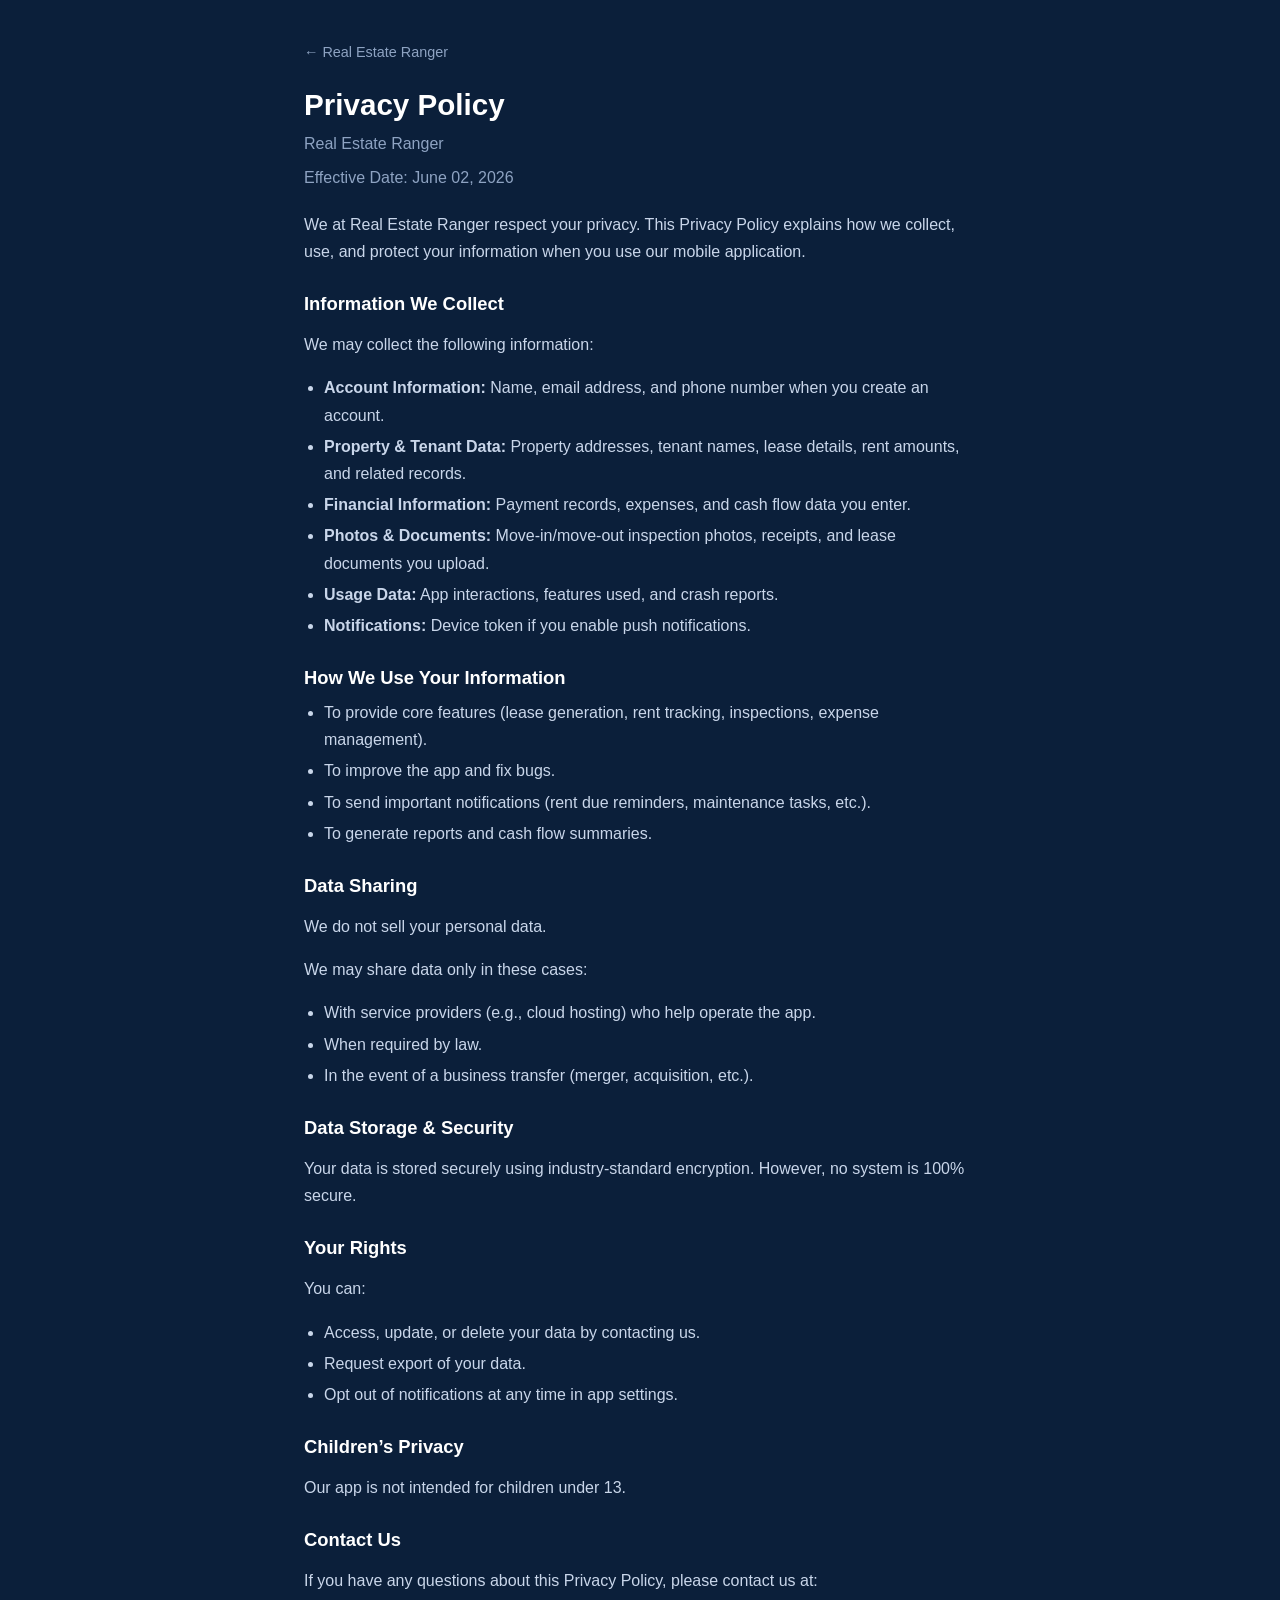
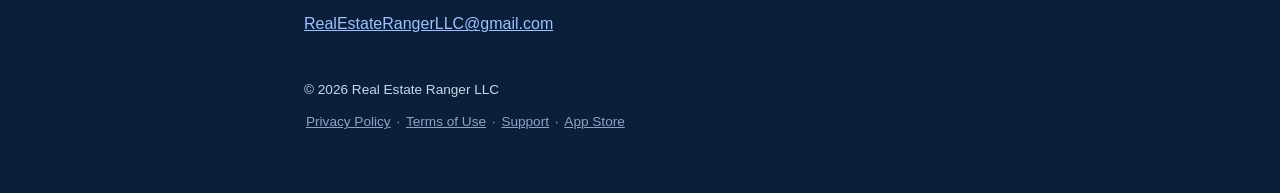
==== privacy.html @ a408cccf "Add privacy, terms, and support pages for app transparency. Host the privacy policy and support page" ====
<!doctype html>
<html lang="en">
<head>
  <meta charset="utf-8">
  <meta name="viewport" content="width=device-width,initial-scale=1">
  <title>Privacy Policy – Real Estate Ranger</title>
  <meta name="description" content="Privacy Policy for the Real Estate Ranger iPhone app.">
  <link rel="stylesheet" href="styles.css">
</head>
<body class="legal">
  <main>
    <p class="back"><a href="index.html">← Real Estate Ranger</a></p>
    <h1>Privacy Policy</h1>
    <p class="meta">Real Estate Ranger</p>
    <p class="meta">Effective Date: June 02, 2026</p>

    <p class="lead">We at Real Estate Ranger respect your privacy. This Privacy Policy explains how we collect, use, and protect your information when you use our mobile application.</p>

    <h2>Information We Collect</h2>
    <p>We may collect the following information:</p>
    <ul>
      <li><strong>Account Information:</strong> Name, email address, and phone number when you create an account.</li>
      <li><strong>Property &amp; Tenant Data:</strong> Property addresses, tenant names, lease details, rent amounts, and related records.</li>
      <li><strong>Financial Information:</strong> Payment records, expenses, and cash flow data you enter.</li>
      <li><strong>Photos &amp; Documents:</strong> Move-in/move-out inspection photos, receipts, and lease documents you upload.</li>
      <li><strong>Usage Data:</strong> App interactions, features used, and crash reports.</li>
      <li><strong>Notifications:</strong> Device token if you enable push notifications.</li>
    </ul>

    <h2>How We Use Your Information</h2>
    <ul>
      <li>To provide core features (lease generation, rent tracking, inspections, expense management).</li>
      <li>To improve the app and fix bugs.</li>
      <li>To send important notifications (rent due reminders, maintenance tasks, etc.).</li>
      <li>To generate reports and cash flow summaries.</li>
    </ul>

    <h2>Data Sharing</h2>
    <p>We do not sell your personal data.</p>
    <p>We may share data only in these cases:</p>
    <ul>
      <li>With service providers (e.g., cloud hosting) who help operate the app.</li>
      <li>When required by law.</li>
      <li>In the event of a business transfer (merger, acquisition, etc.).</li>
    </ul>

    <h2>Data Storage &amp; Security</h2>
    <p>Your data is stored securely using industry-standard encryption. However, no system is 100% secure.</p>

    <h2>Your Rights</h2>
    <p>You can:</p>
    <ul>
      <li>Access, update, or delete your data by contacting us.</li>
      <li>Request export of your data.</li>
      <li>Opt out of notifications at any time in app settings.</li>
    </ul>

    <h2>Children’s Privacy</h2>
    <p>Our app is not intended for children under 13.</p>

    <h2>Contact Us</h2>
    <p>If you have any questions about this Privacy Policy, please contact us at:</p>
    <p><a href="mailto:RealEstateRangerLLC@gmail.com">RealEstateRangerLLC@gmail.com</a></p>

    <footer>
      <p>© 2026 Real Estate Ranger LLC</p>
      <nav>
        <a href="privacy.html">Privacy Policy</a> ·
        <a href="terms.html">Terms of Use</a> ·
        <a href="support.html">Support</a> ·
        <a href="https://apps.apple.com/us/app/real-estate-ranger/id6776046744">App Store</a>
      </nav>
    </footer>
  </main>
</body>
</html>
---- styles.css ----
* { box-sizing: border-box; }
body {
  margin: 0;
  font-family: -apple-system, BlinkMacSystemFont, "Segoe UI", sans-serif;
  background: #0b1f3a;
  color: #fff;
}
main {
  max-width: 640px;
  margin: 0 auto;
  padding: 56px 24px;
}
img.icon {
  width: 120px;
  height: 120px;
  border-radius: 26px;
}
h1 { font-size: 2.2rem; margin: 20px 0 8px; }
h2 { font-size: 1.15rem; margin: 32px 0 8px; }
p { color: #c9d6ea; line-height: 1.6; }
a { color: #9ec1ff; }
.btn {
  display: inline-block;
  margin: 24px 0;
  padding: 14px 28px;
  background: #fff;
  color: #0b1f3a;
  border-radius: 12px;
  font-weight: 700;
  text-decoration: none;
}
.features {
  list-style: none;
  padding: 0;
  text-align: left;
  display: inline-block;
  color: #e6edf7;
  line-height: 2;
}
footer {
  font-size: .85rem;
  color: #8ea3c2;
  margin-top: 40px;
}
footer a { color: #8ea3c2; }
footer nav { margin-top: 8px; }
footer nav a { margin: 0 2px; }

/* Homepage stays centered */
body.home { text-align: center; }

/* Long-form pages: left-aligned and readable */
body.legal main {
  max-width: 720px;
  text-align: left;
  padding: 40px 24px 64px;
}
body.legal h1 {
  font-size: 1.85rem;
  margin: 12px 0 8px;
}
body.legal h2 {
  font-size: 1.15rem;
  margin: 28px 0 10px;
  color: #fff;
}
body.legal p,
body.legal li {
  color: #c9d6ea;
  line-height: 1.7;
}
body.legal ul {
  padding-left: 1.25rem;
  margin: 8px 0 16px;
  color: #c9d6ea;
}
body.legal li { margin: 4px 0; }
body.legal .meta {
  color: #8ea3c2;
  margin: 0 0 6px;
}
body.legal .back {
  margin: 0 0 24px;
  font-size: .9rem;
}
body.legal .back a {
  color: #8ea3c2;
  text-decoration: none;
}
body.legal .back a:hover { text-decoration: underline; }
body.legal .lead { margin-top: 20px; }
body.legal footer { text-align: left; }
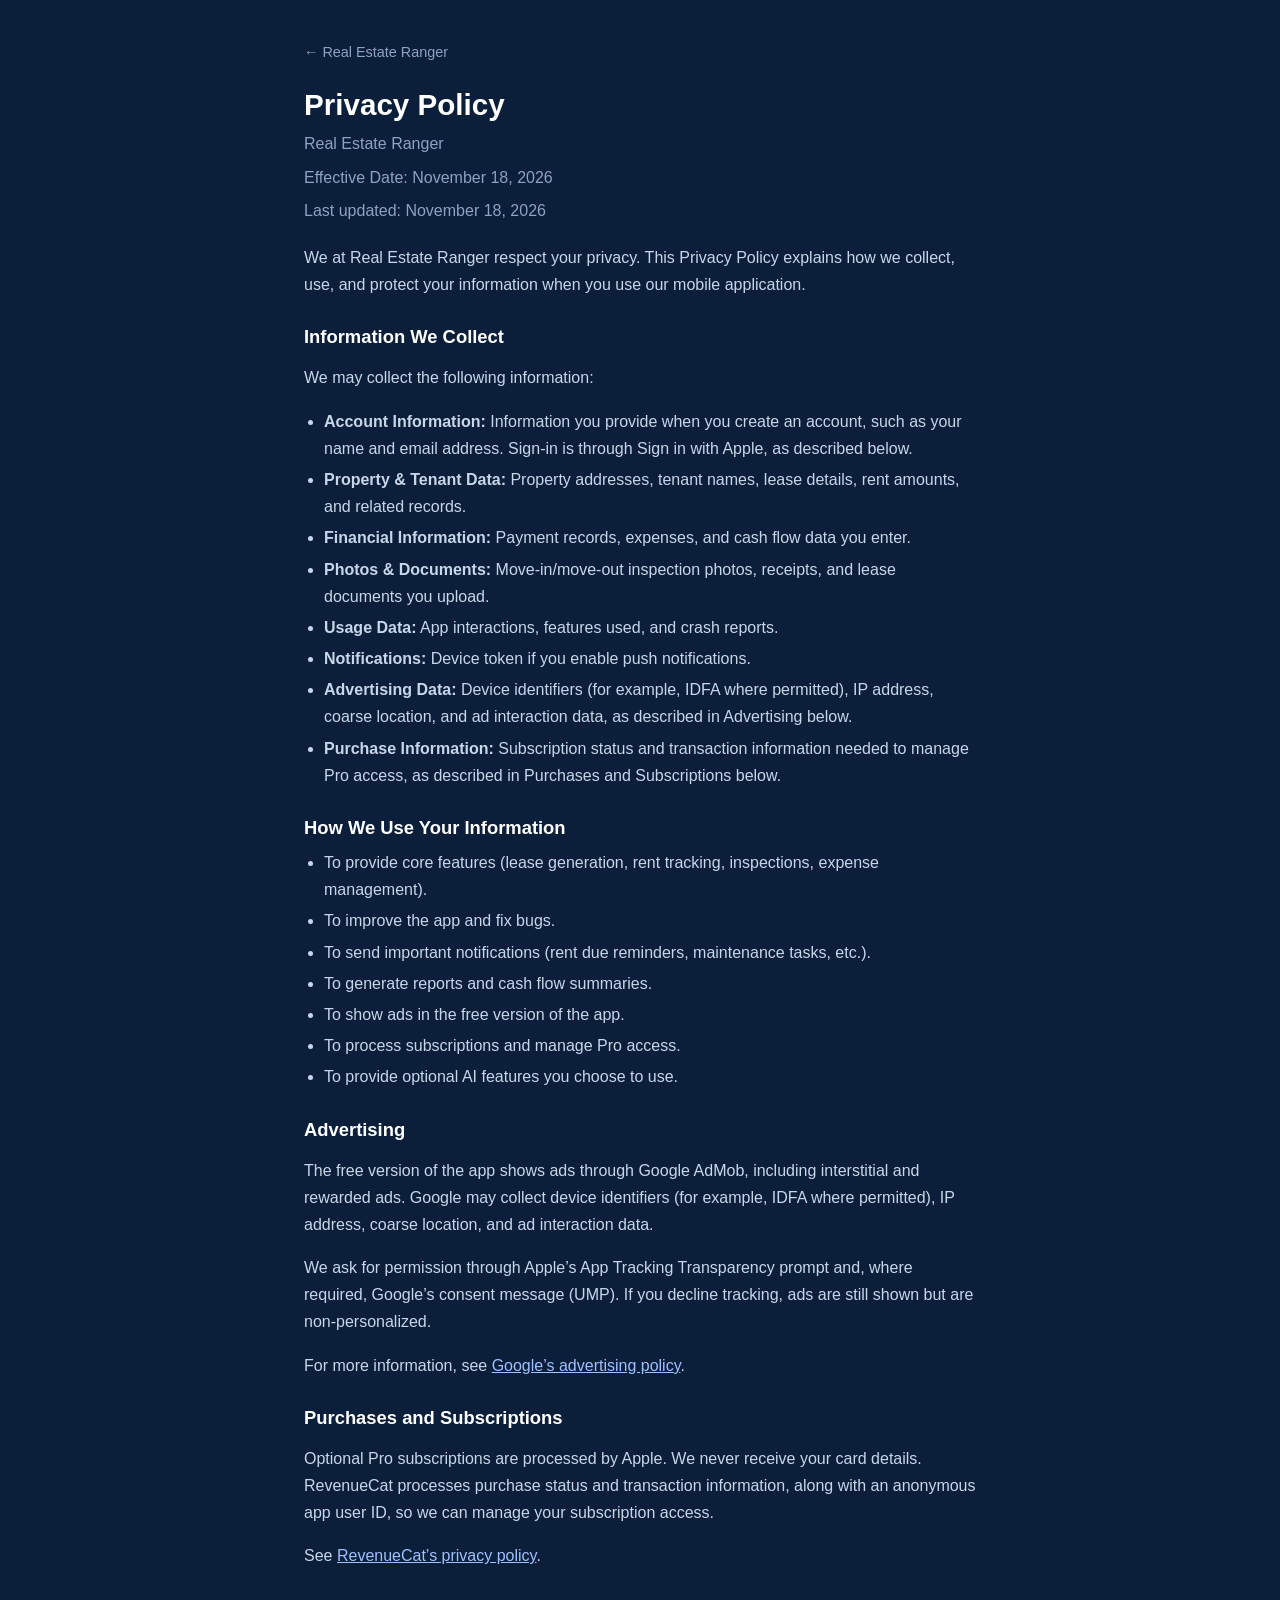
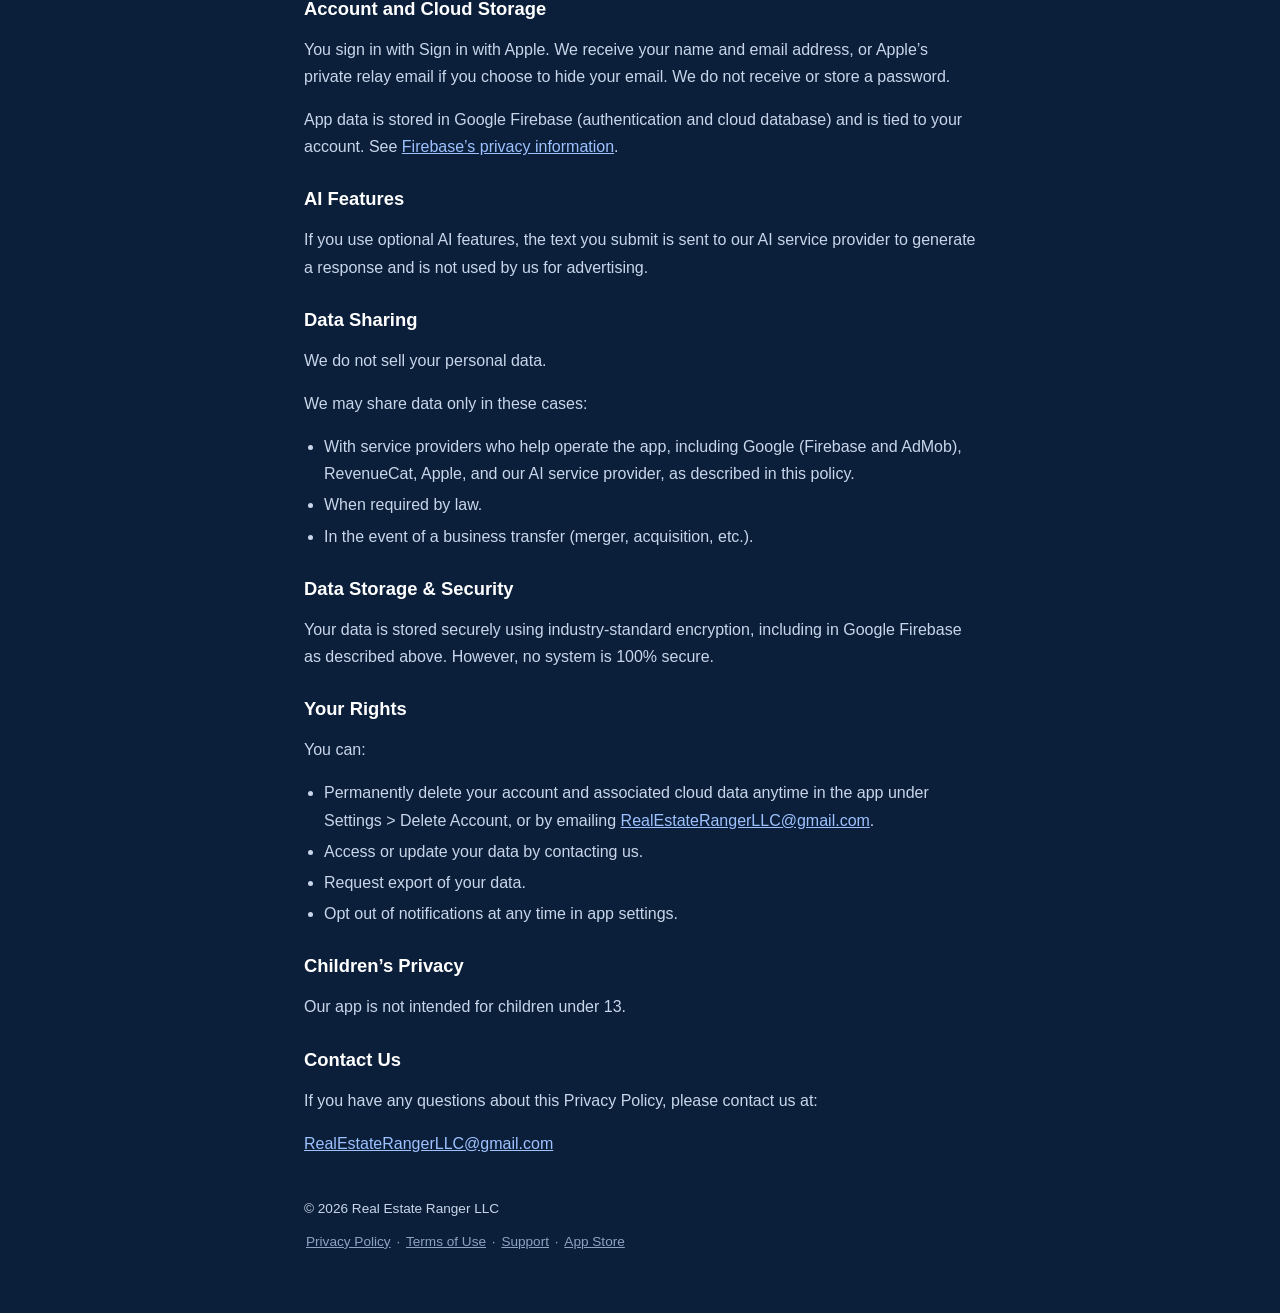
==== commit 92a67d71: "Update privacy policy for ads, subscriptions, and account data. Document AdMob advertising and track" ====
--- a/privacy.html
+++ b/privacy.html
@@ -12,19 +12,22 @@
     <p class="back"><a href="index.html">← Real Estate Ranger</a></p>
     <h1>Privacy Policy</h1>
     <p class="meta">Real Estate Ranger</p>
-    <p class="meta">Effective Date: June 02, 2026</p>
+    <p class="meta">Effective Date: November 18, 2026</p>
+    <p class="meta">Last updated: November 18, 2026</p>
 
     <p class="lead">We at Real Estate Ranger respect your privacy. This Privacy Policy explains how we collect, use, and protect your information when you use our mobile application.</p>
 
     <h2>Information We Collect</h2>
     <p>We may collect the following information:</p>
     <ul>
-      <li><strong>Account Information:</strong> Name, email address, and phone number when you create an account.</li>
+      <li><strong>Account Information:</strong> Information you provide when you create an account, such as your name and email address. Sign-in is through Sign in with Apple, as described below.</li>
       <li><strong>Property &amp; Tenant Data:</strong> Property addresses, tenant names, lease details, rent amounts, and related records.</li>
       <li><strong>Financial Information:</strong> Payment records, expenses, and cash flow data you enter.</li>
       <li><strong>Photos &amp; Documents:</strong> Move-in/move-out inspection photos, receipts, and lease documents you upload.</li>
       <li><strong>Usage Data:</strong> App interactions, features used, and crash reports.</li>
       <li><strong>Notifications:</strong> Device token if you enable push notifications.</li>
+      <li><strong>Advertising Data:</strong> Device identifiers (for example, IDFA where permitted), IP address, coarse location, and ad interaction data, as described in Advertising below.</li>
+      <li><strong>Purchase Information:</strong> Subscription status and transaction information needed to manage Pro access, as described in Purchases and Subscriptions below.</li>
     </ul>
 
     <h2>How We Use Your Information</h2>
@@ -33,24 +36,44 @@
       <li>To improve the app and fix bugs.</li>
       <li>To send important notifications (rent due reminders, maintenance tasks, etc.).</li>
       <li>To generate reports and cash flow summaries.</li>
+      <li>To show ads in the free version of the app.</li>
+      <li>To process subscriptions and manage Pro access.</li>
+      <li>To provide optional AI features you choose to use.</li>
     </ul>
+
+    <h2>Advertising</h2>
+    <p>The free version of the app shows ads through Google AdMob, including interstitial and rewarded ads. Google may collect device identifiers (for example, IDFA where permitted), IP address, coarse location, and ad interaction data.</p>
+    <p>We ask for permission through Apple’s App Tracking Transparency prompt and, where required, Google’s consent message (UMP). If you decline tracking, ads are still shown but are non-personalized.</p>
+    <p>For more information, see <a href="https://policies.google.com/technologies/ads">Google’s advertising policy</a>.</p>
+
+    <h2>Purchases and Subscriptions</h2>
+    <p>Optional Pro subscriptions are processed by Apple. We never receive your card details. RevenueCat processes purchase status and transaction information, along with an anonymous app user ID, so we can manage your subscription access.</p>
+    <p>See <a href="https://www.revenuecat.com/privacy">RevenueCat’s privacy policy</a>.</p>
+
+    <h2>Account and Cloud Storage</h2>
+    <p>You sign in with Sign in with Apple. We receive your name and email address, or Apple’s private relay email if you choose to hide your email. We do not receive or store a password.</p>
+    <p>App data is stored in Google Firebase (authentication and cloud database) and is tied to your account. See <a href="https://firebase.google.com/support/privacy">Firebase’s privacy information</a>.</p>
+
+    <h2>AI Features</h2>
+    <p>If you use optional AI features, the text you submit is sent to our AI service provider to generate a response and is not used by us for advertising.</p>
 
     <h2>Data Sharing</h2>
     <p>We do not sell your personal data.</p>
     <p>We may share data only in these cases:</p>
     <ul>
-      <li>With service providers (e.g., cloud hosting) who help operate the app.</li>
+      <li>With service providers who help operate the app, including Google (Firebase and AdMob), RevenueCat, Apple, and our AI service provider, as described in this policy.</li>
       <li>When required by law.</li>
       <li>In the event of a business transfer (merger, acquisition, etc.).</li>
     </ul>
 
     <h2>Data Storage &amp; Security</h2>
-    <p>Your data is stored securely using industry-standard encryption. However, no system is 100% secure.</p>
+    <p>Your data is stored securely using industry-standard encryption, including in Google Firebase as described above. However, no system is 100% secure.</p>
 
     <h2>Your Rights</h2>
     <p>You can:</p>
     <ul>
-      <li>Access, update, or delete your data by contacting us.</li>
+      <li>Permanently delete your account and associated cloud data anytime in the app under Settings &gt; Delete Account, or by emailing <a href="mailto:RealEstateRangerLLC@gmail.com">RealEstateRangerLLC@gmail.com</a>.</li>
+      <li>Access or update your data by contacting us.</li>
       <li>Request export of your data.</li>
       <li>Opt out of notifications at any time in app settings.</li>
     </ul>
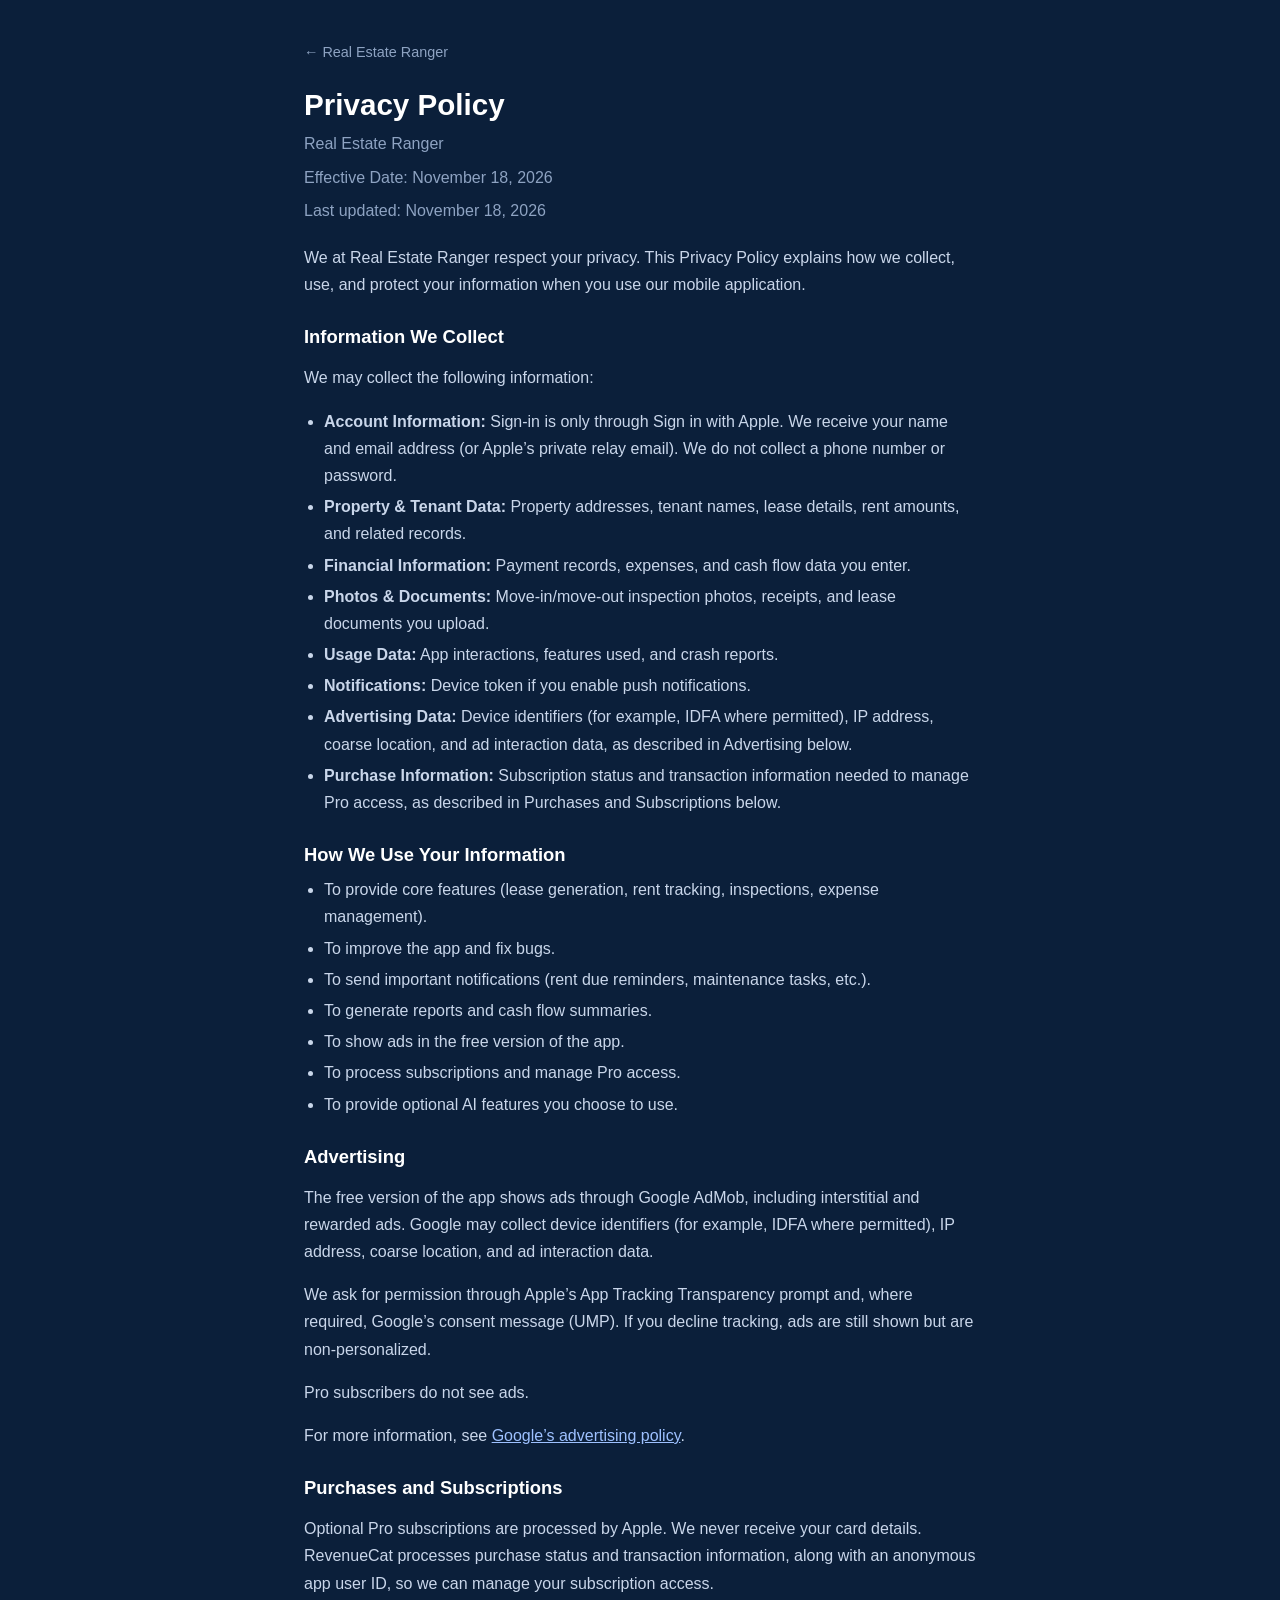
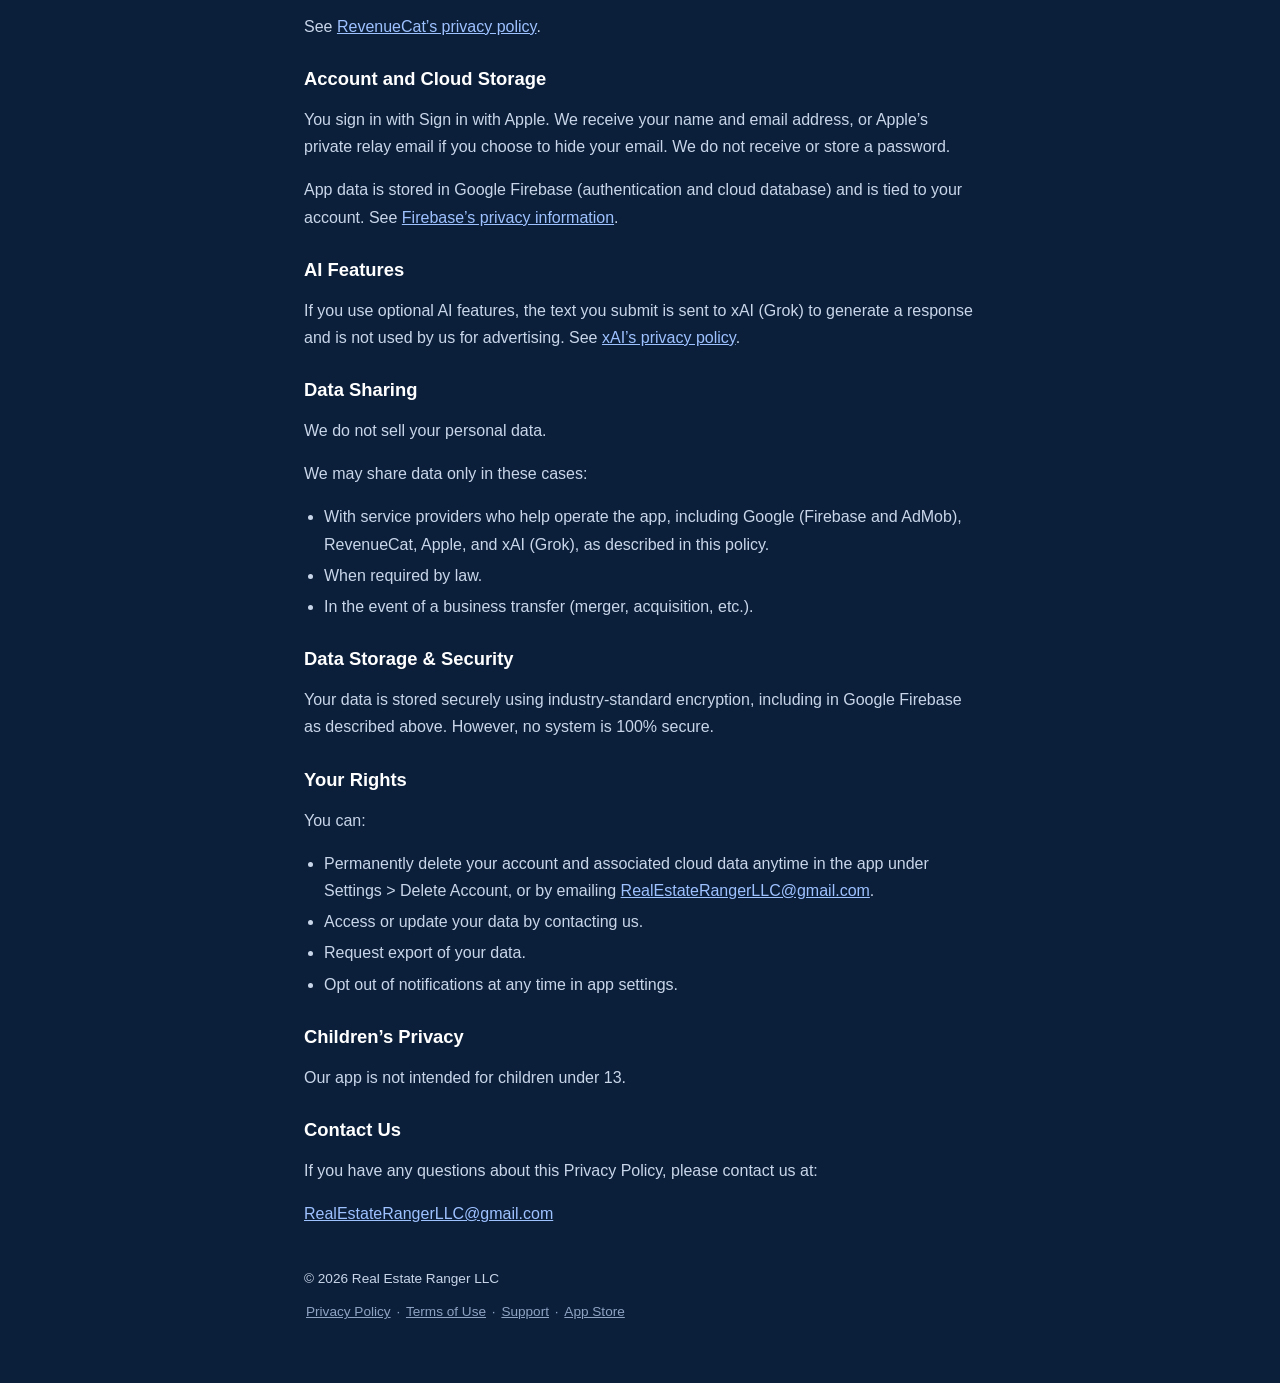
==== commit f2f1f9b4: "Privacy: name xAI, Pro removes ads, Apple-only sign-in" ====
--- a/privacy.html
+++ b/privacy.html
@@ -20,7 +20,7 @@
     <h2>Information We Collect</h2>
     <p>We may collect the following information:</p>
     <ul>
-      <li><strong>Account Information:</strong> Information you provide when you create an account, such as your name and email address. Sign-in is through Sign in with Apple, as described below.</li>
+      <li><strong>Account Information:</strong> Sign-in is only through Sign in with Apple. We receive your name and email address (or Apple’s private relay email). We do not collect a phone number or password.</li>
       <li><strong>Property &amp; Tenant Data:</strong> Property addresses, tenant names, lease details, rent amounts, and related records.</li>
       <li><strong>Financial Information:</strong> Payment records, expenses, and cash flow data you enter.</li>
       <li><strong>Photos &amp; Documents:</strong> Move-in/move-out inspection photos, receipts, and lease documents you upload.</li>
@@ -44,6 +44,7 @@
     <h2>Advertising</h2>
     <p>The free version of the app shows ads through Google AdMob, including interstitial and rewarded ads. Google may collect device identifiers (for example, IDFA where permitted), IP address, coarse location, and ad interaction data.</p>
     <p>We ask for permission through Apple’s App Tracking Transparency prompt and, where required, Google’s consent message (UMP). If you decline tracking, ads are still shown but are non-personalized.</p>
+    <p>Pro subscribers do not see ads.</p>
     <p>For more information, see <a href="https://policies.google.com/technologies/ads">Google’s advertising policy</a>.</p>
 
     <h2>Purchases and Subscriptions</h2>
@@ -55,13 +56,13 @@
     <p>App data is stored in Google Firebase (authentication and cloud database) and is tied to your account. See <a href="https://firebase.google.com/support/privacy">Firebase’s privacy information</a>.</p>
 
     <h2>AI Features</h2>
-    <p>If you use optional AI features, the text you submit is sent to our AI service provider to generate a response and is not used by us for advertising.</p>
+    <p>If you use optional AI features, the text you submit is sent to xAI (Grok) to generate a response and is not used by us for advertising. See <a href="https://x.ai/legal/privacy-policy">xAI’s privacy policy</a>.</p>
 
     <h2>Data Sharing</h2>
     <p>We do not sell your personal data.</p>
     <p>We may share data only in these cases:</p>
     <ul>
-      <li>With service providers who help operate the app, including Google (Firebase and AdMob), RevenueCat, Apple, and our AI service provider, as described in this policy.</li>
+      <li>With service providers who help operate the app, including Google (Firebase and AdMob), RevenueCat, Apple, and xAI (Grok), as described in this policy.</li>
       <li>When required by law.</li>
       <li>In the event of a business transfer (merger, acquisition, etc.).</li>
     </ul>
